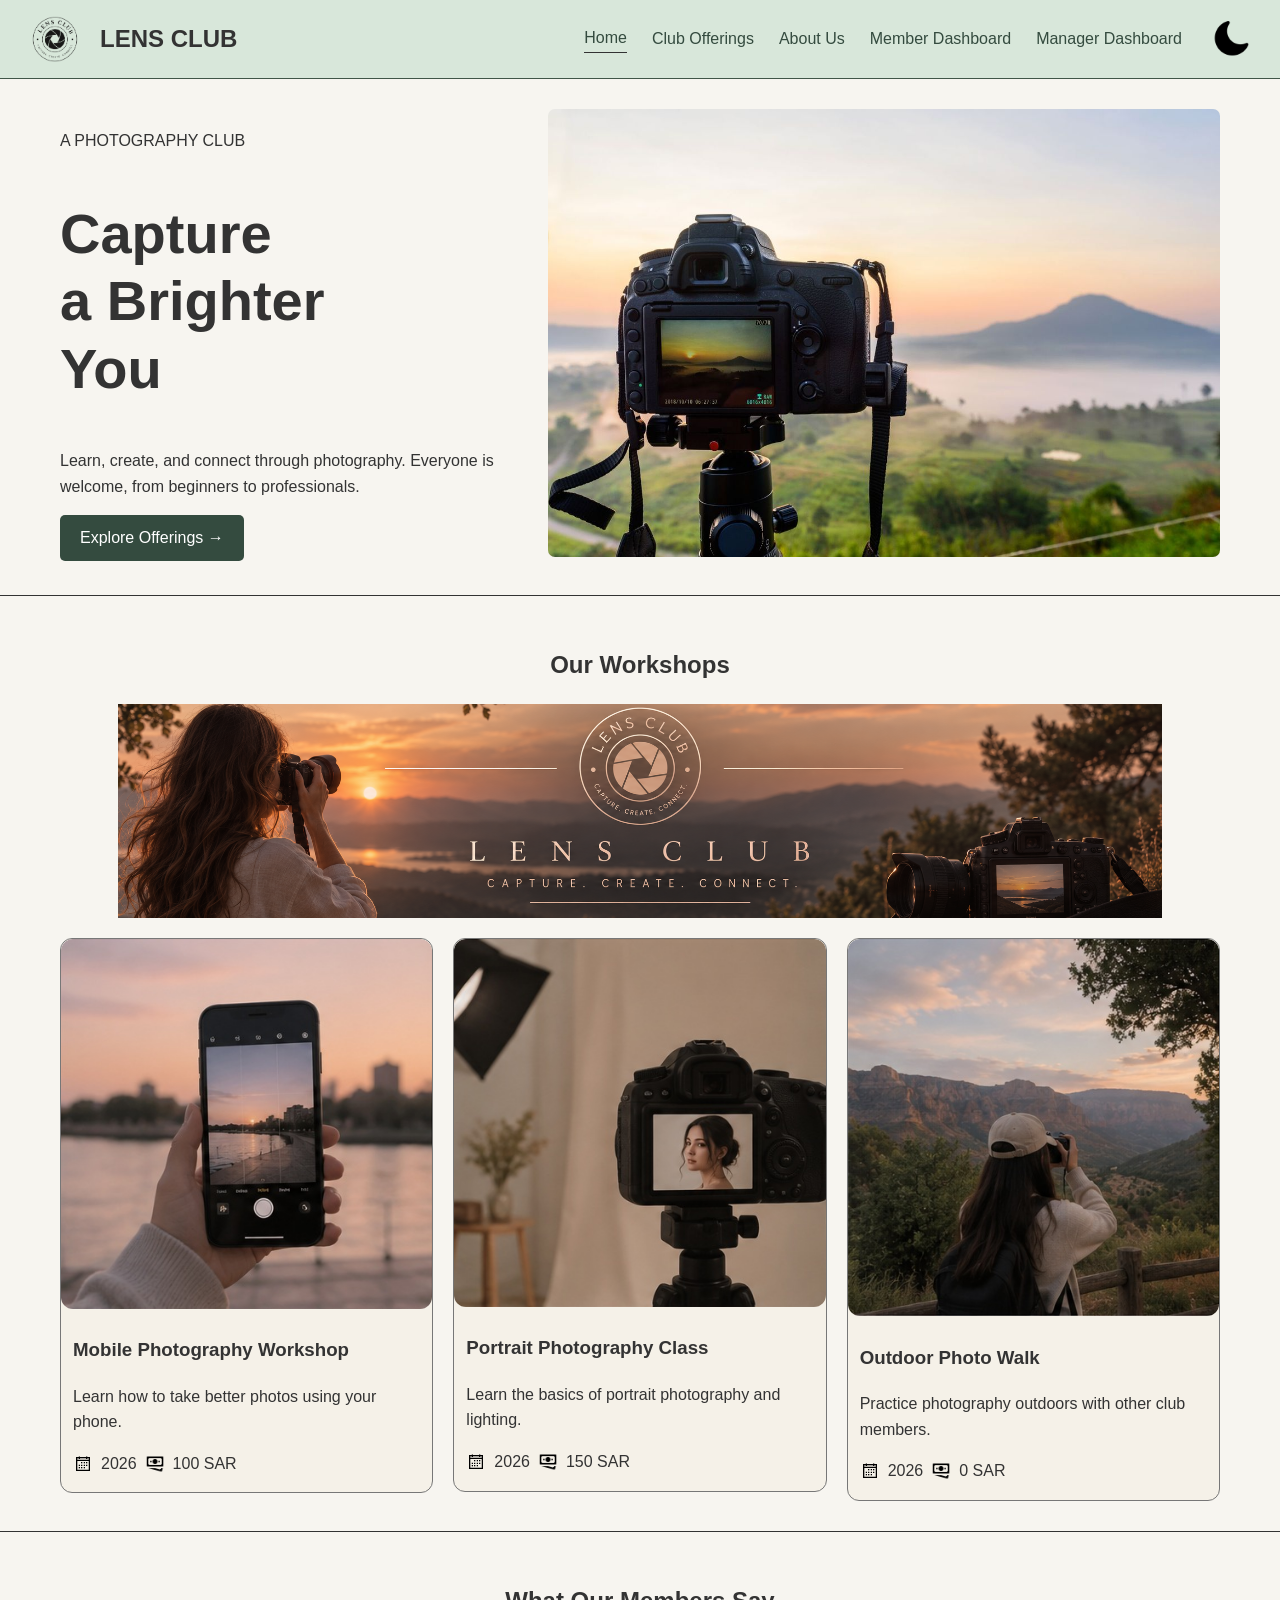
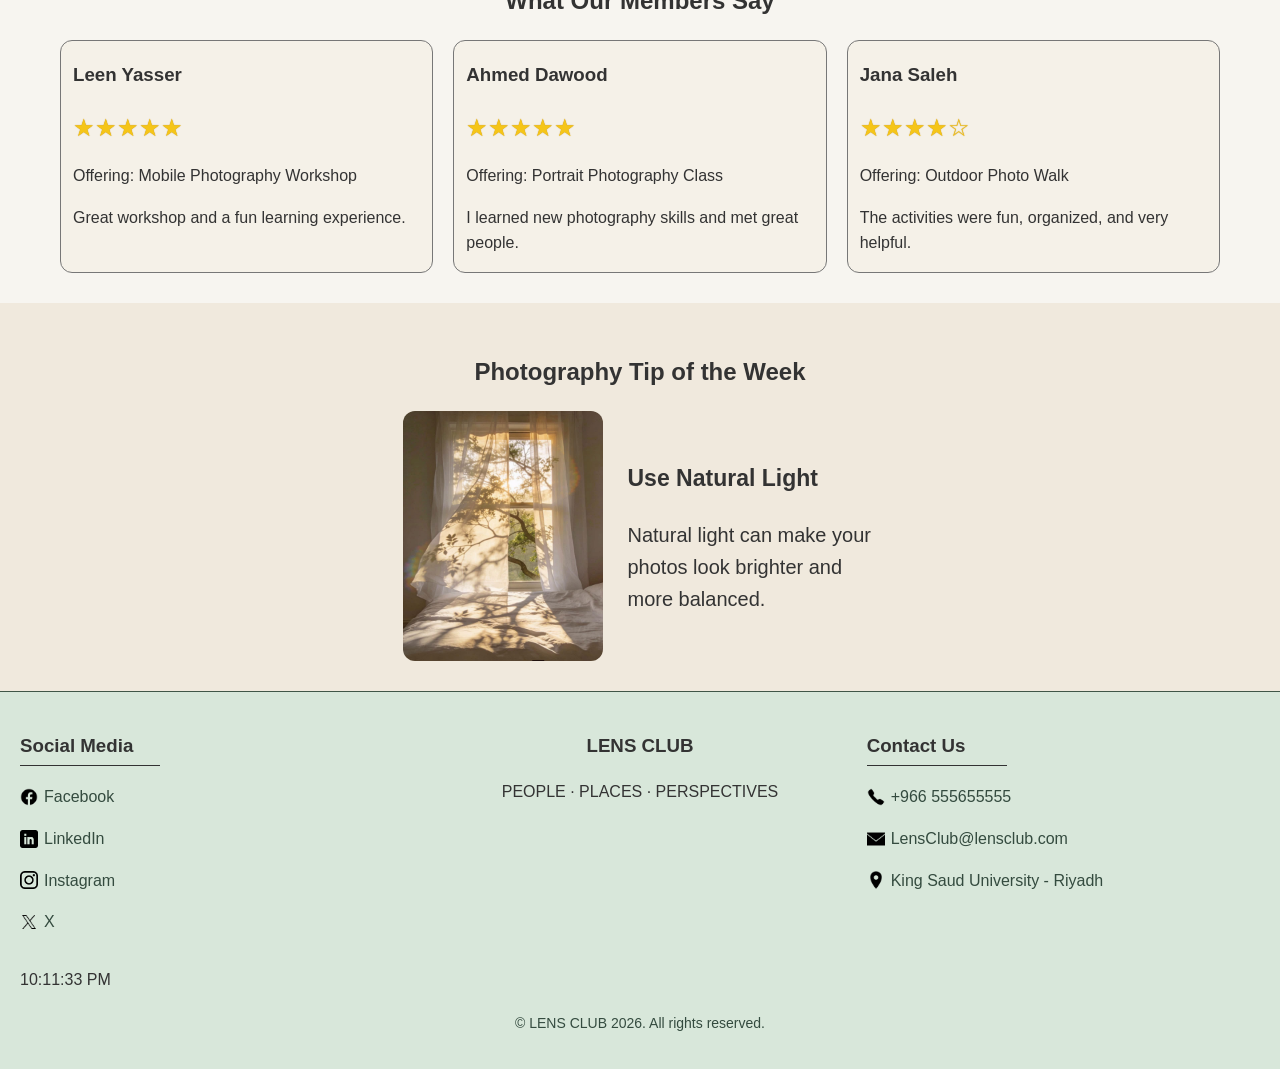
==== index.html @ 71c52175 "Add files via upload" ====
<!DOCTYPE html>
<html lang="en">

<head>
    <meta charset="UTF-8">
    <meta name="viewport" content="width=device-width, initial-scale=1.0">
    <title>Home - Lens Club</title>
    <link rel="stylesheet" href="Lens-style.css">
</head>

<body>

    <!-- Header and Navigation -->
    <header>
        <div class="header-content">
            <div class="header-brand">
                <img src="LensClub.png" alt="Lens Club Logo" width="100">
                <h2>LENS CLUB</h2>
            </div>

            <nav>
                <a class="active" href="index.html">Home</a>
                <a href="club-offerings.html">Club Offerings</a>
                <a href="AboutLensClub.html">About Us</a>
                <a href="member-dashboard.html">Member Dashboard</a>
                <a href="manager-dashboard.html">Manager Dashboard</a>
            </nav>
            
             <div class="header-actions">
                <button type="button" id="theme-button"><img src="moon.png" alt="Switch to dark mode"></button>
                <button type="button" id="menu-button"><img src="menu.png" alt="Open menu"></button>
            </div>

        </div>
    </header>

    <main>

        <!-- Hero Section -->
        <section class="hero">
            <div class="hero-content">
                <p>A PHOTOGRAPHY CLUB</p>
                <h1>Capture<br>a Brighter<br>You</h1>
                <p>
                    Learn, create, and connect through photography.
                    Everyone is welcome, from beginners to professionals.
                </p>
                <a href="club-offerings.html">Explore Offerings &rarr;</a>
            </div>

            <div class="hero-image">
                <img src="capture.jpg" alt="Photography Club" width="420">
            </div>
        </section>

        <!-- Workshops Section -->
        <section id="workshops" class="workshops-section">
            <h2>Our Workshops</h2>
            <img src="workshop-banner.png" alt="Lens Club workshops" id="workshops-banner">
            <div class="offerings-container">

                <div class="card">
                    <img src="mobile-photography.jpg" alt="Mobile Photography Workshop">
                    <h3>Mobile Photography Workshop</h3>
                    <p>Learn how to take better photos using your phone.</p>

                    <p class="card-meta">
                        <img src="calendar.png" alt=""> 2026
                        <img src="cash.png" alt=""> 100 SAR
                    </p>

                    <div class="offering-extra">
                        <p>Learn composition, lighting, and camera techniques.</p>
                        <a href="club-offerings.html#mobile-photography">&rarr;</a>
                    </div>
                </div>

                <div class="card">
                    <img src="portrait-photography.jpg" alt="Portrait Photography Class">
                    <h3>Portrait Photography Class</h3>
                    <p>Learn the basics of portrait photography and lighting.</p>

                    <p class="card-meta">
                        <img src="calendar.png" alt=""> 2026
                        <img src="cash.png" alt=""> 150 SAR
                    </p>

                    <div class="offering-extra">
                        <p>Practice portrait composition and lighting.</p>
                        <a href="club-offerings.html#portrait-photography">&rarr;</a>
                    </div>
                </div>

                <div class="card">
                    <img src="outdoor-photo-walk.jpg" alt="Outdoor Photo Walk">
                    <h3>Outdoor Photo Walk</h3>
                    <p>Practice photography outdoors with other club members.</p>

                    <p class="card-meta">
                        <img src="calendar.png" alt=""> 2026
                        <img src="cash.png" alt=""> 0 SAR
                    </p>

                    <div class="offering-extra">
                        <p>Explore locations and improve outdoor photography.</p>
                        <a href="club-offerings.html#outdoor-photo-walk">&rarr;</a>
                    </div>
                </div>

            </div>
        </section>

        <!-- Member Reviews -->
        <section class="reviews-section">
            <h2>What Our Members Say</h2>

            <div class="reviews-container">

                <div class="card">
                    <h3>Leen Yasser</h3>
                    <p class="stars">&#9733;&#9733;&#9733;&#9733;&#9733;</p>
                    <p>Offering: Mobile Photography Workshop</p>
                    <p>Great workshop and a fun learning experience.</p>
                </div>

                <div class="card">
                    <h3>Ahmed Dawood</h3>
                    <p class="stars">&#9733;&#9733;&#9733;&#9733;&#9733;</p>
                    <p>Offering: Portrait Photography Class</p>
                    <p>I learned new photography skills and met great people.</p>
                </div>

                <div class="card">
                    <h3>Jana Saleh</h3>
                    <p class="stars">&#9733;&#9733;&#9733;&#9733;&#9734;</p>
                    <p>Offering: Outdoor Photo Walk</p>
                    <p>The activities were fun, organized, and very helpful.</p>
                </div>

            </div>
        </section>

        <!-- Extra Section -->
        <section class="home-extra-section">
            <h2>Photography Tip of the Week</h2>

            <div class="tip">
                <img src="tip-of-the-week.jpg" alt="Sunlight coming through a window">

                <div>
                    <h3>Use Natural Light</h3>
                    <p>Natural light can make your photos look brighter and more balanced.</p>
                </div>
            </div>
        </section>

    </main>

    <!-- Footer -->
    <footer>
        <div class="footer-content">

            <div class="footer-social">
                <h2>Social Media</h2>
                <p><a href='https://www.facebook.com/'><img src='facebook.png' alt=''> Facebook</a></p>
                <p><a href='https://www.linkedin.com/'><img src='linkedin.png' alt=''> LinkedIn</a></p>
                <p><a href='https://www.instagram.com/'><img src='instagram.png' alt=''> Instagram</a></p>
                <p><a href='https://x.com/'><img src='X.png' alt=''> X</a></p>
            </div>

            <div class="footer-club">
                <h2>LENS CLUB</h2>
                <p>PEOPLE · PLACES · PERSPECTIVES</p>
            </div>

            <div class="footer-contact">
            <h2>Contact Us</h2>

                <p> <img src="phone.png" alt="Phone">
                <a href="tel:+966555655555">+966 555655555</a></p>
                <p><img src="email.png" alt="Email">
                <a href="mailto:LensClub@lensclub.com">LensClub@lensclub.com</a></p>
                <p><img src="location.png" alt="Location">
                <a href="https://www.google.com/maps/search/?api=1&query=King+Saud+University+Riyadh" target="_blank">
                King Saud University - Riyadh </a></p>
            </div>


        </div>
        <p id="liveClock"></p>
        <p class="copyright">&copy; LENS CLUB 2026. All rights reserved.</p>
    </footer>
	<!-- Back to Top Button -->
    <button type="button" id="backToTop">↑</button>

    <script src="back-to-top.js"></script>
	<script src="clock.js"></script>
    <script src="theme.js"></script>
    
</body>

</html>
---- Lens-style.css ----
/* ========================================
   0. SHARED PAGE DEFAULTS
   ======================================== */
body {
    font-family: Arial, sans-serif;
    font-size: 16px;
    line-height: 1.6;
    color: #333333;
    background-color: #F7F5F0;
    margin: 0;
}

a {
    text-decoration: none;
    color: #344B3F;
}

.copyright {
    text-align: center;
    font-size: 14px;
    color: #344B3F;
    margin-top: 20px;
}

.shaded-heading {
    /* h1 +p */
    text-align: center;
    background-color: #ebe6d892;
    padding: 25px;

}

.shaded-heading h1 {
    margin-bottom: 10px;
    font-size: 36px;
}

.form-field {
    border: 2px solid #333333;
    border-radius: 5px;
    font-family: Arial, sans-serif;
    font-size: 16px;
}

.breadcrumb {
    text-align: left;
    margin: 0;
    padding: 2px 3px;
}

.shaded-heading .breadcrumb {
    margin-top: -25px;
    margin-left: -25px;
}

/* ========================================
   1. HEADER AND NAVIGATION
   Shared by all website pages
   ======================================== */

/* Header background, spacing and bottom border */

header {
    background-color: #d8e7da;
    padding: 10px 25px;
    border-bottom: 1px solid #405647;
}

/* Remove extra margin around the club name */
.header-brand h2 {
    margin: 0;
}

/* Arrange navigation links horizontally */
nav {
    display: flex;
    gap: 25px;
    align-items: center;
}

.header-content {
    display: flex;
    justify-content: space-between;
    align-items: center;
}

.header-brand {
    display: flex;
    align-items: center;
    gap: 15px;
}

.header-brand img {
    width: 60px;
}

nav a.active {
    display: inline-block;
    border-bottom: 1px solid #333333;
    padding-bottom: 1px;
}

/* ========================================
   2. FOOTER
   Shared by all website pages
   ======================================== */

/* Footer background, spacing and top border */
footer {
    background-color: #d8e7da;
    padding: 20px;
    border-top: 1px solid #405647;
}

/* Give equal space to each footer section */
.footer-social,
.footer-club,
.footer-contact {
    flex: 1;
}

/* Center the Lens Club section */
.footer-club {
    text-align: center;
}

.footer-social a,
.footer-contact p {
    display: flex;
    align-items: center;
}

.footer-social h2,
.footer-contact h2 {
    display: block;
    border-bottom: 1px solid #333333;
    width: 140px;
    padding-bottom: 4px;
}

.footer-content {
    display: flex;
    gap: 30px;
}

.footer-social img,
.footer-contact img {
    width: 18px;
    height: 18px;
    margin-right: 6px;
}

/* ========================================
   3. INSTRUCTOR PROFILE
   Used by Sara, Omar and Lama
   ======================================== */

/* Arrange the instructor photo and information */
.instructor-page {
    width: 80%;
    margin: 20px auto;
}

.instructor-info {
    display: flex;
    align-items: center;
    gap: 25px;
    background-color: #E6EDE8;
    padding: 20px;
    border-radius: 12px;
}

/* Set instructor photo width */
.instructor-info img {

    width: 120px;
    height: 120px;
    border-radius: 50%;
    object-fit: cover;
}

.instructor-page h1 {
    font-size: 36px;
}
/* ========================================
   4. INSTRUCTOR INFORMATION TABLE
   ======================================== */

/* Table width and border layout */
table {
    width: 100%;
    border-collapse: collapse;
}

/* Cell borders, spacing and text alignment */
th,
td {
    border: 1px solid #B5BEB8;
    padding: 12px;
    text-align: left;
}

.instructor-table img {
    width: 200px;
    border-radius: 12px;
}

/* Light green background for table headings */
th {
    background-color: #E6EDE8;
}

/* Dark green for the instructor name row */
/* colspan="2" makes the name span both columns */
th[colspan="2"] {
    background-color: #344B3F;
    color: white;
    text-align: center;
}

/* White background for table information cells */
td {
    background-color: white;
}


/* ========================================
   5. CARDS
   ======================================== */

/* Display instructor cards in a horizontal row */
/* Allow horizontal scrolling when needed */
.instructors {
    display: flex;
    flex-wrap: wrap;
    justify-content: space-between;
    align-items: center;
    padding: 20px 30px;
    ;
}

.instructors-list {
    display: flex;
    gap: 20px;
    overflow-x: auto;
    padding: 10px;
    width: 100%;
}

/* Style each card */
.card {
    flex: 1;
    border: 1px solid #777;
    border-radius: 12px;
    padding: 0px;
    overflow: hidden;
    background-color: #f4f0e492;
}

/* Make images fit their cards */
.card img {
    width: 100%;
    height: auto;
    border-radius: 12px;
}

.card h2,
.card h3,
.card p {
    padding: 0 12px;
}

.card>a {
    margin: 0 12px 12px;
}

.offering-extra {
    display: none;
}

.card:hover .offering-extra {
    display: block;
}

.offering-extra a {
    display: block;
    text-align: right;
    font-size: 40px;
    color: #333333;
    line-height: 0.5;
    padding: 0 12px 12px;
}

.card-meta {
    display: flex;
    align-items: center;
    gap: 8px;
    flex-wrap: wrap;
}

.card-meta img {
    width: 20px;
    height: 20px;
    border-radius: 0;
}

.card-meta a {
    margin-left: auto;
}

.stars {
    margin: 5px 0;
}

.rating-group label,
.stars {
    color: #F5C518;
    text-shadow: 0 0 1px #B8860B;
    font-size: 24px;
}

.offerings-container,
.reviews-container {
    display: flex;
    flex-wrap: wrap;
    gap: 20px;
    align-items: flex-start;
}

.reviews-container {
    align-items: stretch;
}

.offerings-section .card {
    min-width: 40%;
}

.offerings-section .offerings-container {
    gap: 50px;
}

.offerings-controls,
.offerings-section {
    padding: 20px 60px;
}

.offerings-controls label {
    font-weight: bold;
    text-transform: uppercase;
    margin-right: 8px;
}

#sort-offerings {
    background-color: #E6EDE8;
    color: #333333;
    border: 1px solid #333333;
    border-radius: 8px;
    padding: 5px 10px;
}

.workshops-section,
.reviews-section {
    padding: 30px 60px;
    border-top: 1px solid #333333;
}

.workshops-section h2,
.reviews-section h2 {
    text-align: center;
}

#workshops-banner {
    display: block;
    width: 90%;
    margin: 0 auto 20px;
}

.home-extra-section {
    background-color: #F0E9DD;
    padding: 30px;
    text-align: center;
}

.tip {
    display: flex;
    justify-content: center;
    align-items: center;
    gap: 25px;
    text-align: left;
}

.tip img {
    width: 200px;
    border-radius: 12px;
}

.tip h3 {
    font-size: 23px;
}

.tip p {
    font-size: 20px;
}

.tip div {
    max-width: 250px;
}

/* ========================================
   6. JOIN OUR TEAM FORM
   ======================================== */

/* Arrange form fields into two columns */
.join-team {
    display: flex;
    align-items: flex-start;
    gap: 30px;
    background-color: #ebe6d892;
    padding: 30px;
}

.join-text {
    flex: 1;
}

.join-team form {
    flex: 2;
}

.form-fields {
    display: flex;
    gap: 30px;
}

/* Give both form columns equal space */
.form-column {
    flex: 1;
}

/* Place labels above their input fields */
.form-column label {
    display: block;
    margin-top: 12px;
}



/* Apply the same size and spacing to form fields */
.form-column input,
.form-column select,
.form-column textarea {
    display: block;
    width: 100%;
    padding: 8px;
    margin-top: 5px;
    box-sizing: border-box;
}


/* ========================================
   7. HERO SECTION
   ======================================== */

/* Place the introduction on the left */
/* Place the photography image on the right */
.hero {
    display: flex;
    align-items: center;
    justify-content: space-between;
    gap: 40px;
    padding: 30px 60px;
}

/* Introduction text section */
.hero-content {
    flex: 1;

}

/* Main About Lens Club heading */
.hero-content h1 {
    font-size: 56px;
    line-height: 1.2;
}

/* Photography image section */
.hero-image {
    flex: 1.5;
}

/* Control image width and keep its proportions */
.hero-image img {
    width: 100%;
    height: auto;
    border-radius: 7px;
}


/* ========================================
   8. OUR MISSION
   ======================================== */

/* Light green background for the mission section */
/* Place mission text and features side by side */
.mission {
    display: flex;
    align-items: center;
    justify-content: space-between;
    gap: 30px;
    background-color: #E6EDE8;
    padding: 30px;
}

/* Mission text takes half of the available space */
.mission-text {
    flex: 1;
}

/* Remove extra top margin from the heading */
.mission-text h2 {
    margin-top: 0;
}

/* Arrange Learn, Connect and Grow horizontally */
.mission-features {
    display: flex;
    flex: 1;
    justify-content: space-around;
    align-items: center;
}

/* Style each mission feature */
.mission-features div {
    flex: 1;
    text-align: center;
    border-left: 1px solid #B5BEB8;
    padding: 10px;
}

/* Set the size of mission icons */
.mission-features img {
    width: 40px;
    height: auto;
}

/* Adjust spacing around feature headings */
.mission-features h3 {
    margin: 5px 0;
}

/* ========================================
   9. BUTTONS
   Shared green button style
   ======================================== */

/* Style the community link, profile buttons
   and Join Our Team submit button */
.hero-content a,
.card>a,
.card-meta a,
button[type="submit"] {
    display: inline-block;
    background-color: #344B3F;
    color: white;
    padding: 10px 20px;
    border: none;
    border-radius: 5px;
    cursor: pointer;
    font-family: Arial, sans-serif;
    font-size: 16px;
    line-height: 1.6;
}

/* Add spacing above the Submit button */
.form-column button {
    margin-top: 15px;
}

/* Change button color when the mouse hovers */
.hero-content a:hover,
.card>a:hover,
.card-meta a:hover,
button[type="submit"]:hover {
    background-color: #25382F;
}

.cancel-button:hover,
.member-details-btn:hover {
    background-color: #E6EDE8;
}

/* Member Dashboard */

.member-profile {
    display: flex;
    align-items: center;
    gap: 20px;
    border: 1px solid #ccc;
    border-radius: 12px;
    padding: 20px;
    margin-bottom: 30px;
}

.member-section-heading {
    display: flex;
    justify-content: space-between;
    align-items: center;
    flex-wrap: wrap;
    gap: 12px;
    margin-bottom: 15px;
}

.member-btn {
    display: inline-block;
    background-color: #344B3F;
    color: white;
    padding: 10px 15px;
    border-radius: 5px;
    text-decoration: none;
}

.member-btn:hover {
    background-color: #25382F;
}

.member-table {
    width: 100%;
    border-collapse: collapse;
}

.member-table th,
.member-table td {
    border: 1px solid #ccc;
    padding: 15px;
    text-align: left;
}

.member-table th {
    background-color: #E6EDE8;
}

.member-discover {
    display: flex;
    justify-content: space-between;
    align-items: center;
    flex-wrap: wrap;
    gap: 15px;
    background-color: #E6EDE8;
    padding: 25px;
    margin-top: 30px;
}

.member-profile,
.member-requests,
.member-discover {
    margin-left: 20px;
    margin-right: 20px;
}

.member-profile {
    margin-top: 25px;
}

.member-discover {
    margin-bottom: 40px;
}

/*======================================
Request to Join 
=========================================== */



/* Request to Join - Offering Details */

.request-offering {
    display: flex;
    align-items: center;
    gap: 30px;
    margin: 20px 0 40px;
}

.request-offering-image {
    width: 23%;
    background-color: #E5E5E5;
    height: auto;
    flex-shrink: 0;
    overflow: hidden;
    border-radius: 8px;
}

.request-offering-image img {
    width: 100%;
    height: auto;
    object-fit: contain;
    object-position: center;
    display: block;
}

.request-offering-details span {
    font-weight: bold;
}

.request-offering-details {
    flex: 1;
    min-width: 0;
}

@media (max-width: 600px) {
    .request-offering {
        flex-direction: column;
        align-items: stretch;
    }

    .request-offering-image {
        width: 100%;
    }
}

/* Request to Join - Form Box */

.request-form-box {
    border: 1px solid #ccc;
    padding: 25px;
    max-width: 100%;
    margin: 20px auto;
    box-sizing: border-box;
}

#your-information {
    max-width: 100%;
    margin: 20px auto 0;
}

/* Request to Join - Form Rows */

.request-info-form .request-form-row {
    display: grid;
    grid-template-columns: 220px 1fr;
    align-items: center;
    gap: 15px;
    margin-bottom: 15px;
}

.request-info-form .request-form-row label {
    font-weight: bold;
}

#offering:invalid,
#offering-name:invalid,
#date:invalid {
    color: #777777;
}

.request-info-form .request-form-row input,
.request-info-form .request-form-row select,
.request-info-form .request-form-row textarea {
    width: 100%;
    box-sizing: border-box;
    padding: 10px;
}


@media (max-width: 600px) {
    .request-info-form .request-form-row {
        grid-template-columns: 1fr;
    }
}

/* Request to Join - Form Buttons */

.request-form-actions {
    display: flex;
    justify-content: flex-end;
    gap: 10px;
    margin-top: 20px;
}

.member-details-btn,
.cancel-button {
    background-color: transparent;
    color: #344B3F;
    padding: 10px 20px;
    border: 1px solid #344B3F;
    border-radius: 5px;
    cursor: pointer;
    display: inline-block;
    font-family: Arial, sans-serif;
    font-size: 16px;
    line-height: 1.6;
}

/* Request to Join - Outer Container */

.request-container {
    width: 90%;
    margin: 25px auto;
    box-sizing: border-box;
}

/* ========================================
    Manager Dashboard - Page Heading 
 =========================================== */
/* Manager Dashboard - Action Cards */

.manager-actions {
    display: flex;
	flex-wrap: wrap;
    justify-content: center;
    gap: 20px;
    margin: 30px;
}

.manager-actions a {
    display: flex;
    align-items: center;
    justify-content: center;
    flex: 1;
	min-width: 280px;
	box-sizing: border-box;
    min-height: 130px;
    padding: 20px;
    border: 1px solid #ccc;
    border-radius: 8px;
    color: #344B3F;
    text-decoration: none;
    font-size: 18px;
    font-weight: bold;
    text-align: center;
    justify-content: space-between;
    gap: 15px;
}

.manager-actions img {
    width: 50px;
    height: 50px;
    flex-shrink: 0;
}

.manager-actions a:hover {
    background-color: #E6EDE8;
}

/* Manager Dashboard - Offerings Table */

.manager-offerings {
    margin: 30px 20px;
}

.manager-offerings h2 {
    margin-bottom: 20px;
}

.manager-offerings-table {
    width: 100%;
    border-collapse: collapse;
}

.manager-offerings-table th,
.manager-offerings-table td {
    border: 1px solid #ccc;
    padding: 15px;
    text-align: left;
}

.manager-offerings-table th {
    background-color: #E6EDE8;
}

/* Manager Dashboard - Action Icons and Arrows */

.manager-action-arrow {
    font-size: 28px;
    font-weight: bold;
    margin-left: auto;
}

/* Manager Dashboard - Offering Image Placeholder */

.manager-offering-item {
    display: flex;
    align-items: center;
    gap: 12px;
}

.manager-offering-image {
    width: 65px;
    height: 55px;
    background-color: #E5E5E5;
    border: 1px solid #999;
    flex-shrink: 0;
}

.manager-offering-item span {
    font-weight: bold;
}

/* Manager Dashboard - Offering Images */

.manager-offering-image img {
    width: 100%;
    height: 100%;
    object-fit: cover;
    display: block;
}

/* Member Dashboard - Offering Images */

.member-offering-item {
    display: flex;
    align-items: center;
    gap: 12px;
}

.member-offering-image {
    width: 65px;
    height: 55px;
    flex-shrink: 0;
    overflow: hidden;
}

.member-offering-image img {
    width: 100%;
    height: 100%;
    object-fit: cover;
    display: block;
}

/* Member Dashboard - Status */

.member-status {
    display: inline-block;
    background-color: #E5E5E5;
    padding: 8px 18px;
    border-radius: 5px;
    min-width: 75px;
    text-align: center;
}

/* Member Dashboard - Equal Sizes */

.member-status,
.member-details-btn,
.member-table .member-btn {
    display: inline-flex;
    align-items: center;
    justify-content: center;
    width: 115px;
    height: 38px;
    padding: 0;
    box-sizing: border-box;
    text-align: center;
}

.member-discover-content {
    display: flex;
    align-items: center;
    gap: 20px;
}

.member-camera-icon {
    width: 70px;
    height: 70px;
}

/* Member Dashboard - Sara Profile Photo */

.member-profile-photo {
    width: 65px;
    height: 65px;
    border-radius: 50%;
    object-fit: cover;
    flex-shrink: 0;
}

/* Add a New Offering Page */

/* Form Container */

.admin-panel {
    margin: 30px;
    padding: 40px;
    background-color: transparent;
    border: 1px solid #333333;
    box-sizing: border-box;
}

/* Form Fields */

.admin-field {
    margin-bottom: 30px;
}

.admin-field label {
    display: block;
    font-weight: bold;
    margin-bottom: 12px;
}

.admin-field input[type="text"],
.admin-field input[type="number"],
.admin-field textarea {
    display: block;
    width: 100%;
    max-width: 450px;
    padding: 12px;
    box-sizing: border-box;
}

/* Offering Image */

.offering-upload-row {
    display: flex;
    align-items: center;
    gap: 30px;
    flex-wrap: wrap;
}

/* Buttons */

.admin-form-actions {
    display: flex;
    justify-content: flex-end;
    gap: 20px;
    margin-top: 35px;
}

.admin-form-actions button {
    padding: 12px 25px;
    border-radius: 5px;
    cursor: pointer;
}

/* Offering Evaluation */

.evaluation-form {
    border: 1px solid #333333;
    padding: 30px 50px;
    margin: 30px;
}

.form-group label,
.rating-group legend {
    display: block;
    font-weight: bold;
    font-size: 22px;
    margin: 20px 0 10px;
}

.rating-group {
    border: none;
    padding: 0;
}

.rating-group label {
    display: block;
    margin-bottom: 5px;
}

.form-buttons {
    display: flex;
    justify-content: center;
    gap: 80px;
    margin-top: 20px;
}

.evaluation-form select,
.evaluation-form textarea {
    width: 100%;
    padding: 10px;
    box-sizing: border-box;
    font-family: Arial, sans-serif;
    font-size: 16px;
}

/* Manage Activity Leaders & Instructors */

.manage-section {
    margin: 30px 60px;
}

.instructor-form {
    border: 1px solid #333333;
    padding: 20px;
}

.leaders-table th,
.leaders-table td {
    text-align: center;
}

.instructor-form label {
    font-weight: bold;
}

.delete-leaders-form p {
    text-align: right;
}

.photo-cell {
    padding: 0;
    width: 100px;
}

.photo-cell img {
    width: 100%;
    display: block;
}

/* Headings changed from h3 to h2 for valid heading order.
   Keep them the same size as before. */
footer h2,
.card h2,
.member-profile h2 {
    font-size: 18.72px;
    margin-top: 1em;
    margin-bottom: 1em;
}


/* ========================================
   LARA - PHASE 3 RESPONSIVE CSS
   Add a New Offering + Manage Instructors
   Add at the END of Lens-style.css
   ======================================== */

/* Add a New Offering: centered, flexible form */
.admin-panel {
    width: calc(100% - 60px);
    max-width: 1100px;
    margin: 30px auto;
    border-color: currentColor;
}

.admin-field input[type="text"],
.admin-field input[type="number"],
.admin-field textarea {
    max-width: 100%;
    background-color: transparent;
    color: inherit;
    border-color: currentColor;
}

.offering-upload-row input[type="file"] {
    display: block;
    max-width: 100%;
}

.admin-form-actions {
    flex-wrap: wrap;
    align-items: center;
}

.admin-form-actions .cancel-button {
    text-align: center;
}

/* Manage Instructors: form, photos, and scrollable table */
.manage-section {
    width: calc(100% - 80px);
    max-width: 1180px;
    margin: 30px auto;
    box-sizing: border-box;
}

.member-requests {
    overflow-x: auto;
}

.delete-leaders-form {
    max-width: 100%;
    overflow-x: auto;
}

.leaders-table {
    min-width: 650px;
}

.leaders-table td {
    background-color: transparent;
}

.leaders-table th {
    color: #333333;
}

.photo-cell {
    width: 100px;
    min-width: 80px;
}

.photo-cell img {
    height: 80px;
    object-fit: cover;
}

.instructor-form {
    max-width: 100%;
    box-sizing: border-box;
    border-color: currentColor;
}

.instructor-form .form-fields {
    display: flex;
    flex-wrap: wrap;
    gap: 24px;
}

.instructor-form .form-column {
    flex: 1 1 280px;
    min-width: 0;
}

.instructor-form .form-column .form-field {
    display: block;
    width: 100%;
    max-width: 100%;
    box-sizing: border-box;
    padding: 10px;
    margin-top: 6px;
    background-color: transparent;
    color: inherit;
    border-color: currentColor;
}

.instructor-form input[type="file"] {
    display: block;
    max-width: 100%;
    margin-top: 6px;
}

.instructor-form .form-buttons {
    justify-content: flex-end;
    flex-wrap: wrap;
    gap: 16px;
}

/* Small screens: stack fields and buttons instead of shrinking */
@media (max-width: 700px) {
    .admin-panel {
        width: calc(100% - 24px);
        margin: 16px auto;
        padding: 18px;
    }

    .manage-section {
        width: calc(100% - 24px);
        margin: 20px auto;
    }

    .manage-section h2 {
        font-size: 22px;
    }

    .instructor-form {
        padding: 16px;
    }

    .instructor-form .form-fields {
        flex-direction: column;
        gap: 0;
    }

    .instructor-form .form-column {
        width: 100%;
        flex: 0 1 auto;
    }

    .admin-form-actions,
    .instructor-form .form-buttons {
        flex-direction: column;
        align-items: stretch;
        gap: 10px;
    }

    .admin-form-actions > *,
    .instructor-form .form-buttons > * {
        width: 100%;
        box-sizing: border-box;
        text-align: center;
    }
}

/* ========================================
    dark theme
   ======================================== */

/* Dark background and light text */
body.dark {
    background-color: #3A3A38;
    color: #F5F0E8;
}

/* Header and footer */
body.dark header,
body.dark footer {
    background-color: #2F5240;
}

body.dark header {
    border-bottom-color: #7BA08B;
}

body.dark footer {
    border-top-color: #7BA08B;
}

/* Navigation, footer and breadcrumb links */
body.dark nav a,
body.dark footer a,
body.dark .copyright {
    color: #d8e7da;
}

body.dark .breadcrumb a {
    color: #F5F0E8;
}

body.dark nav a.active,
body.dark .footer-social h2,
body.dark .footer-contact h2 {
    border-bottom-color: #F5F0E8;
}

body.dark .shaded-heading {
    background-color: #3D6250;
}

body.dark .form-field {
    border-color: #F5F0E8;
}

/* Links inside the page */
body.dark main a,
body.dark .instructor-page a {
    color: #d8e7da;
}

/* Green buttons keep white text */
body.dark .hero-content a,
body.dark .card>a,
body.dark .card-meta a,
body.dark .member-btn,
body.dark button[type="submit"] {
    color: #25382F;
}

body.dark .hero-content a,
body.dark .card>a,
body.dark .card-meta a,
body.dark .member-btn,
body.dark button[type="submit"] {
    background-color: #d8e7da;
}

body.dark .hero-content a:hover,
body.dark .card>a:hover,
body.dark .card-meta a:hover,
body.dark .member-btn:hover,
body.dark button[type="submit"]:hover {
    background-color: #C3D8C6;
}

/* Tables */
body.dark th {
    background-color: #3D6250;
    color: #F5F0E8;
}

body.dark th[colspan="2"] {
    background-color: #2F5240;
    color: white;
}

body.dark td {
    background-color: #424240;
}

body.dark th,
body.dark td,
body.dark .member-table th,
body.dark .member-table td,
body.dark .manager-offerings-table th,
body.dark .manager-offerings-table td {
    border-color: #6E6E69;
}

/* Form inputs */
body.dark input[type="text"],
body.dark input[type="email"],
body.dark input[type="number"],
body.dark input[type="date"],
body.dark input[type="tel"],
body.dark select,
body.dark textarea {
    background-color: #4A4A47;
    color: #F5F0E8;
}

/* Home and Club Offerings */
body.dark .card {
    background-color: #474745;
    border-color: #6E6E69;
}

body.dark .offering-extra a {
    color: #F5F0E8;
}

body.dark #sort-offerings {
    background-color: #4A4A47;
    color: #F5F0E8;
    border-color: #F5F0E8;
}

body.dark .workshops-section,
body.dark .reviews-section {
    border-top-color: #6E6E69;
}

body.dark .home-extra-section {
    background-color: #464644;
}

/* About Us and Instructor Profiles */
body.dark .mission,
body.dark .instructor-info,
body.dark .join-team {
    background-color: #3D6250;
}

body.dark .mission-features div {
    border-left-color: #6E6E69;
}

/* Offering Evaluation */
body.dark .evaluation-form {
    border-color: #F5F0E8;
}

/* Member Dashboard and Request to Join */
body.dark .member-profile,
body.dark .request-form-box {
    border-color: #6E6E69;
}

body.dark .member-discover {
    background-color: #3D6250;
}

body.dark .member-status {
    background-color: #545451;
}

body.dark .member-details-btn,
body.dark .cancel-button {
    color: #d8e7da;
    border-color: #d8e7da;
}

body.dark .member-details-btn:hover,
body.dark .cancel-button:hover {
    background-color: #545451;
}

/* Manager Dashboard */
body.dark .manager-actions a {
    color: #d8e7da;
    border-color: #6E6E69;
}

body.dark .manager-actions a:hover {
    background-color: #545451;
}

body.dark .manager-offering-image {
    background-color: #545451;
    border-color: #6E6E69;
}

/* Manage Instructors */
body.dark .leaders-table th {
    color: #F5F0E8;
}

#theme-button {
    background-color: transparent;
    border: none;
    padding: 0;
    cursor: pointer;
}

#theme-button img {
    width: 48px;
    height: 48px;
    display: block;
}

body.dark #offering:invalid,
body.dark #offering-name:invalid,
body.dark #date:invalid {
    color: #B9B9B4;
}

/* ========================================
    Phone screen navigation menu
   ======================================== */


nav {
    margin-left: auto;
}

.header-actions {
    display: flex;
    align-items: center;
    gap: 20px;
    margin-left: 25px;
}

#menu-button {
    display: none;
    background-color: transparent;
    border: none;
    padding: 0;
    cursor: pointer;
}

#menu-button img {
    width: 26px;
    height: 26px;
    display: block;
}

@media (max-width: 768px) {
    header {
        padding: 10px 20px;
    }

    .header-content {
        flex-wrap: wrap;
    }

    .header-brand {
        gap: 10px;
    }

    .header-brand img {
        width: 40px;
    }

    .header-brand h2 {
        font-size: 18px;
    }

    #theme-button img {
        width: 26px;
        height: 26px;
    }

    #menu-button {
        display: block;
    }

    nav {
        display: none;
        order: 3;
        width: 100%;
        flex-direction: column;
        gap: 0;
        align-items: stretch;
        margin: 10px 0 0;
    }

    nav a {
        padding: 12px 4px;
        border-top: 1px solid #405647;
    }

    nav a.active {
        border-bottom: none;
        font-weight: bold;
        padding-bottom: 12px;
    }
}

body.dark nav a {
    border-top-color: #7BA08B;
}

/* Member Dashboard - Quick Actions */
.member-quick-actions {
    display: flex;
    flex-wrap: wrap;
    gap: 20px;
    margin: 25px 5%;
}

.member-quick-actions .member-btn {
    flex: 1 1 250px;
    min-width: 0;
    box-sizing: border-box;
    text-align: center;
}

@media (max-width: 600px) {
    .member-quick-actions {
        flex-direction: column;
    }

    .member-quick-actions .member-btn {
        flex: none;
        width: 100%;
    }
}
/* About Us - Responsive Design */

@media (max-width: 768px) {

    .hero {
        flex-direction: column;
        padding: 20px;
        gap: 20px;
    }

    .hero-content h1 {
        font-size: 36px;
    }

    .hero-image {
        width: 100%;
    }

    .mission {
        flex-direction: column;
        padding: 20px;
    }

    .mission-features {
        width: 100%;
    }

    .instructors-list {
        flex-direction: column;
        overflow-x: visible;
    }

    .instructors-list .card {
        width: 100%;
        box-sizing: border-box;
        flex: none;
    }

    .join-team {
        flex-direction: column;
        padding: 20px;
    }

    .join-team form {
        width: 100%;
    }

    .join-team .form-fields {
        flex-direction: column;
        gap: 10px;
    }
}
/* Instructor Profiles - Responsive Design */

@media (max-width: 768px) {

    .instructor-page {
        width: 95%;
    }

    .instructor-info {
        flex-direction: column;
        text-align: center;
    }

    .instructor-table {
        display: block;
        overflow-x: auto;
    }

    .instructor-table img {
        max-width: 100%;
        height: auto;
    }
}

/* Footer - Responsive Design */

@media (max-width: 768px) {

    .footer-content {
        flex-direction: column;
        gap: 15px;
    }

    .footer-social,
    .footer-club,
    .footer-contact {
        width: 100%;
    }

    .footer-club {
        text-align: left;
    }

    .footer-contact p {
        flex-wrap: wrap;
    }
}
/* Back to Top Button */
#backToTop {
    position: fixed;
    bottom: 20px;
    right: 20px;
    background-color: #405647;
    color: white;
    border: none;
    padding: 12px 16px;
    border-radius: 50%;
    font-size: 20px;
    cursor: pointer;
    display: none;
    z-index: 1000;
}

#backToTop:hover {
    background-color: #344B3F;
}

/* Home Page - Responsive Workshop Cards */
@media (max-width: 768px) {
    .workshops-section .offerings-container {
        display: flex;
        flex-wrap: wrap;
        gap: 20px;
    }

    .workshops-section .offerings-container .card {
        flex: 1 1 250px;
        min-width: 0;
    }
}

/* Club Offerings - Responsive Mobile Layout */
@media (max-width: 600px) {
    .offerings-section .offerings-container {
        flex-direction: column;
        align-items: stretch;
        gap: 20px;
    }

    .offerings-section .card {
        width: 100%;
        min-width: 0;
        box-sizing: border-box;
        flex: none;
    }
}

body.dark #backToTop {
    background-color: #d8e7da;
    color: #25382F;
}

body.dark #backToTop:hover {
    background-color: #C3D8C6;
}

@media (max-width: 768px) {
    .reviews-container .card {
        flex: 1 1 100%;
    }
}
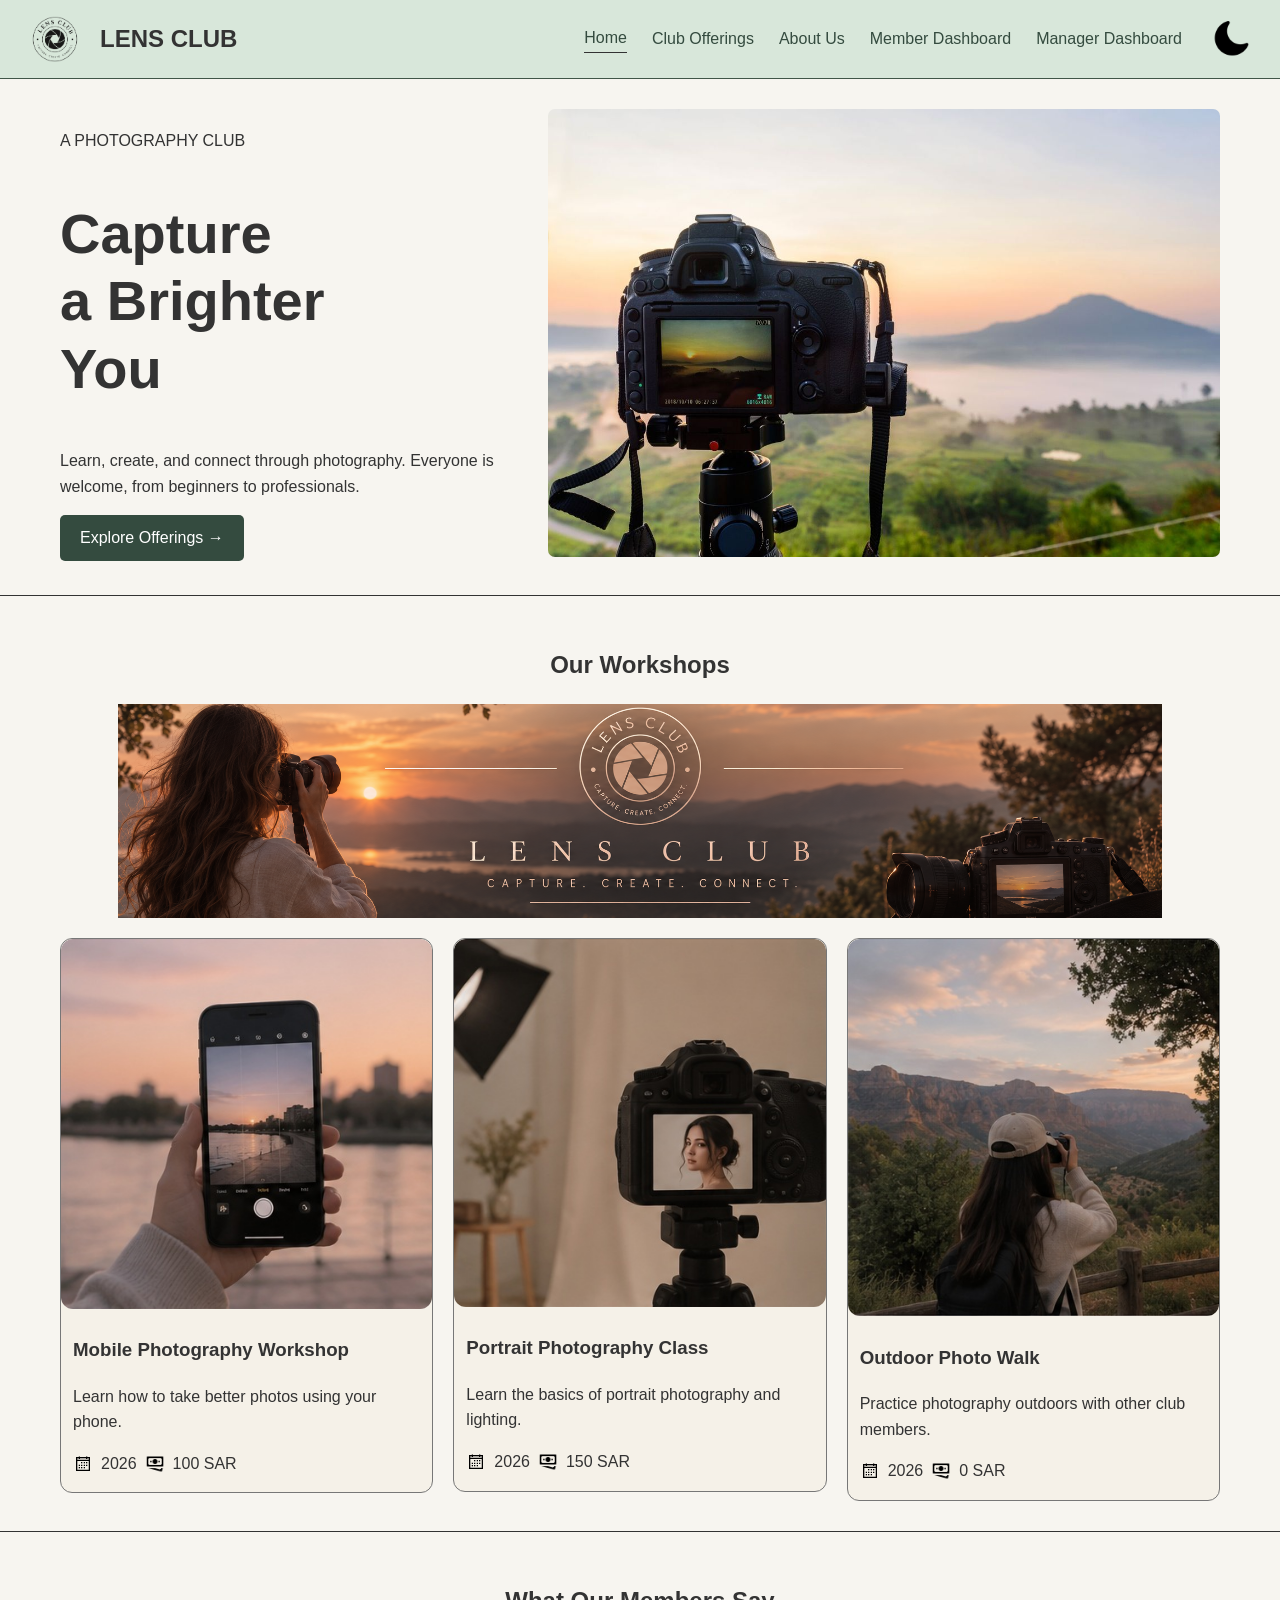
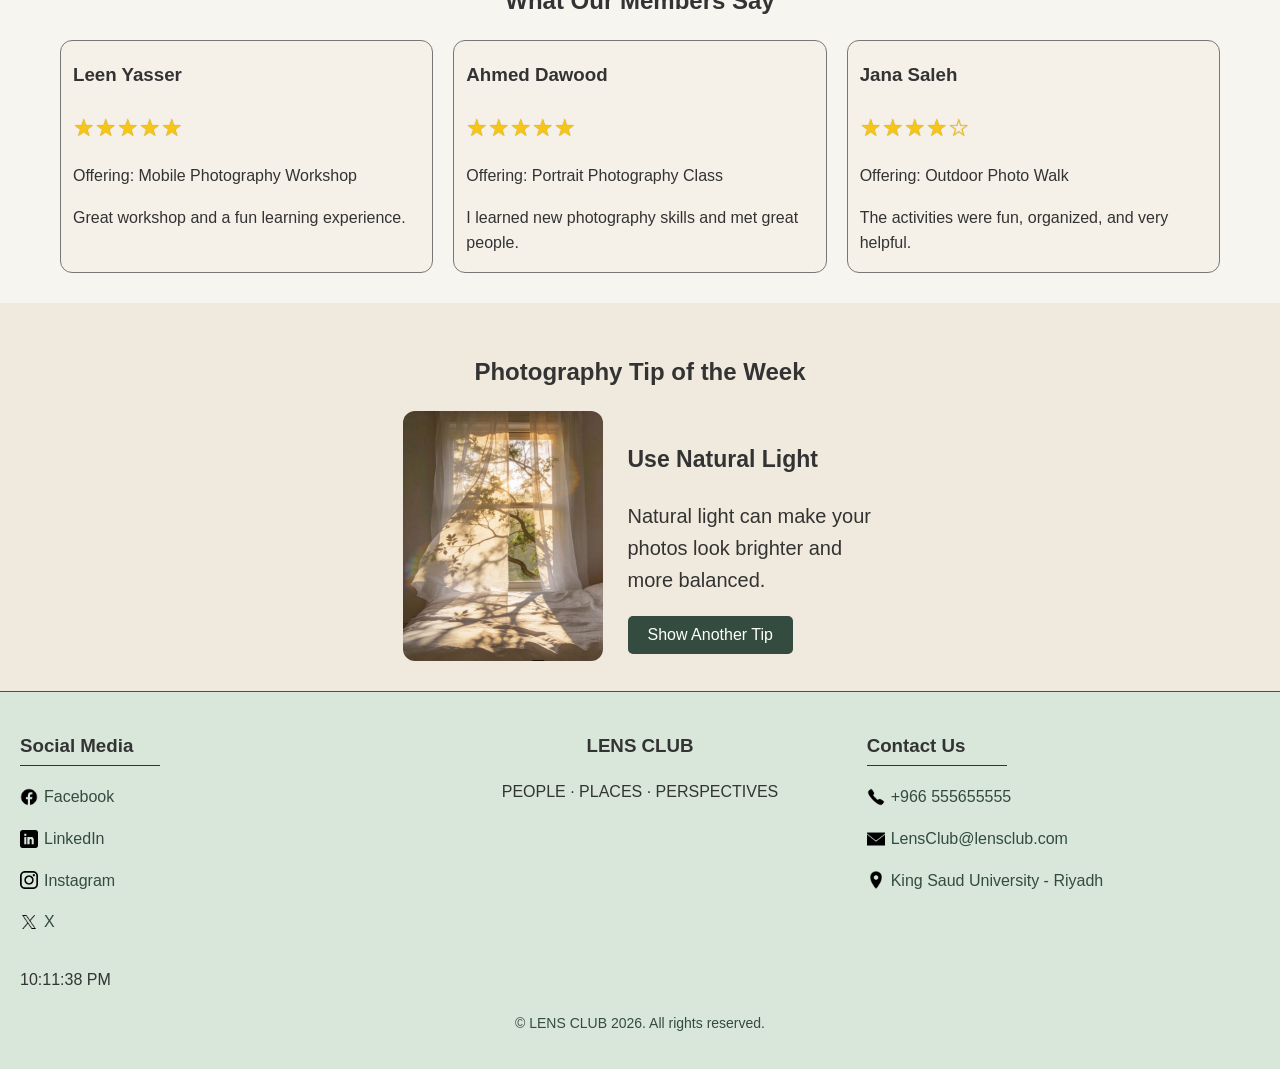
==== commit a95096f6: "Add files via upload" ====
--- a/index.html
+++ b/index.html
@@ -148,8 +148,18 @@
                 <img src="tip-of-the-week.jpg" alt="Sunlight coming through a window">
 
                 <div>
-                    <h3>Use Natural Light</h3>
-                    <p>Natural light can make your photos look brighter and more balanced.</p>
+                   
+<h3 id="tip-title">Use Natural Light</h3>
+
+<p id="tip-text">
+    Natural light can make your photos look
+    brighter and more balanced.
+</p>
+
+<button type="button" id="next-tip">
+    Show Another Tip
+</button>
+
                 </div>
             </div>
         </section>
@@ -196,6 +206,7 @@
     <script src="back-to-top.js"></script>
 	<script src="clock.js"></script>
     <script src="theme.js"></script>
+    <script src="tip-of-the-week.js"></script>
     
 </body>
 
--- a/Lens-style.css
+++ b/Lens-style.css
@@ -1,6 +1,3 @@
- /* ========================================
-   0. SHARED PAGE DEFAULTS
-   ======================================== */
 body {
     font-family: Arial, sans-serif;
     font-size: 16px;
@@ -1776,3 +1773,82 @@
         flex: 1 1 100%;
     }
 }
+
+/* Photography Tip Button */
+
+#next-tip {
+    background-color: #344B3F;
+    color: white;
+    border: none;
+    padding: 10px 20px;
+    border-radius: 5px;
+    cursor: pointer;
+    font-size: 16px;
+}
+
+#next-tip:hover {
+    background-color: #25382F;
+}
+
+/* Dark Theme */
+
+body.dark #next-tip {
+    background-color: #d8e7da;
+    color: #25382F;
+}
+
+body.dark #next-tip:hover {
+    background-color: #C3D8C6;
+}
+
+/* Responsive Design */
+
+@media (max-width: 600px) {
+    .tip {
+        flex-direction: column;
+        text-align: center;
+    }
+
+    .tip img {
+        max-width: 100%;
+    }
+
+    .tip div {
+        max-width: 100%;
+    }
+}
+
+/* Manager Dashboard - Mobile Responsive */
+
+@media (max-width: 600px) {
+
+    .manager-actions {
+        flex-direction: column;
+        margin: 16px 12px;
+        gap: 12px;
+    }
+
+    .manager-actions a {
+        flex: none;
+        width: 100%;
+        min-width: 0;
+        box-sizing: border-box;
+        padding: 16px;
+        font-size: 16px;
+        overflow-wrap: anywhere;
+    }
+
+    .manager-actions img {
+        width: 40px;
+        height: 40px;
+    }
+
+    .manager-offerings {
+        margin: 20px 12px;
+    }
+
+    .manager-offerings-table th,
+    .manager-offerings-table td {
+        padding: 10px;
+    }
+}
